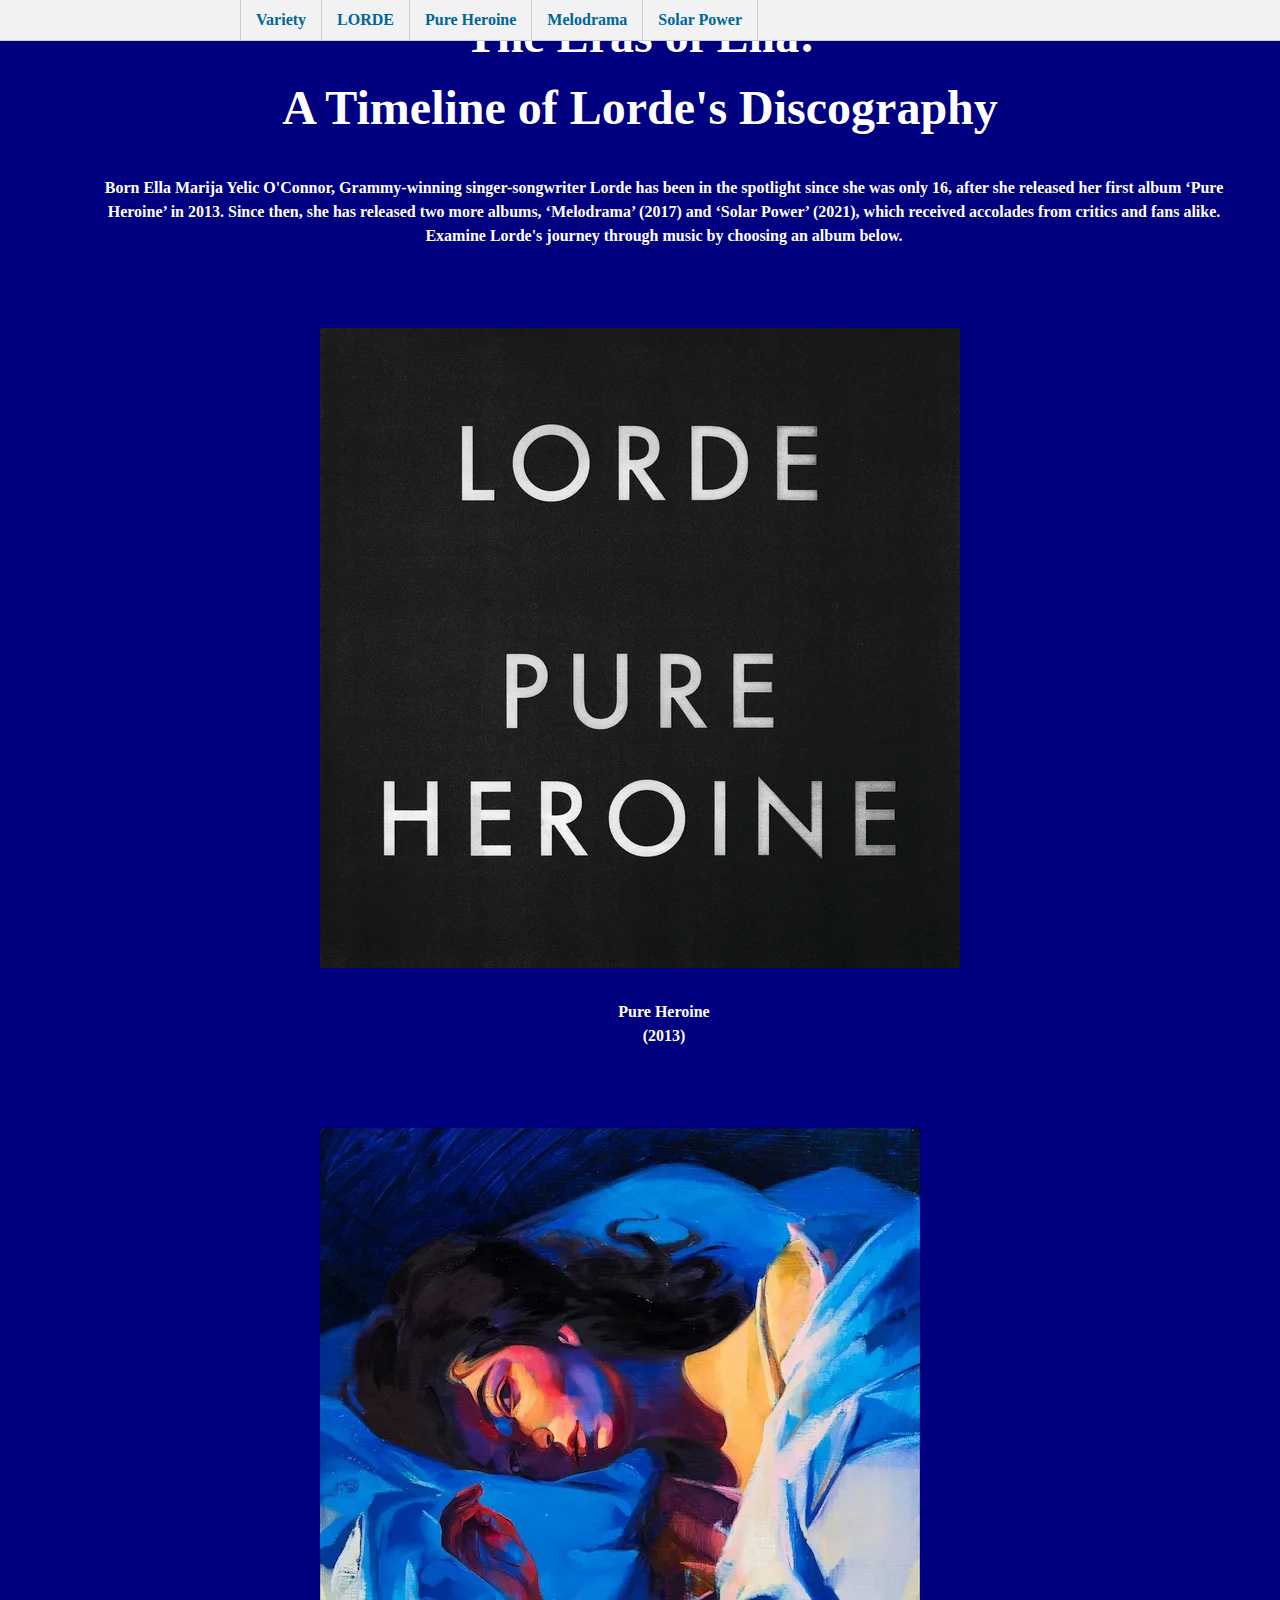
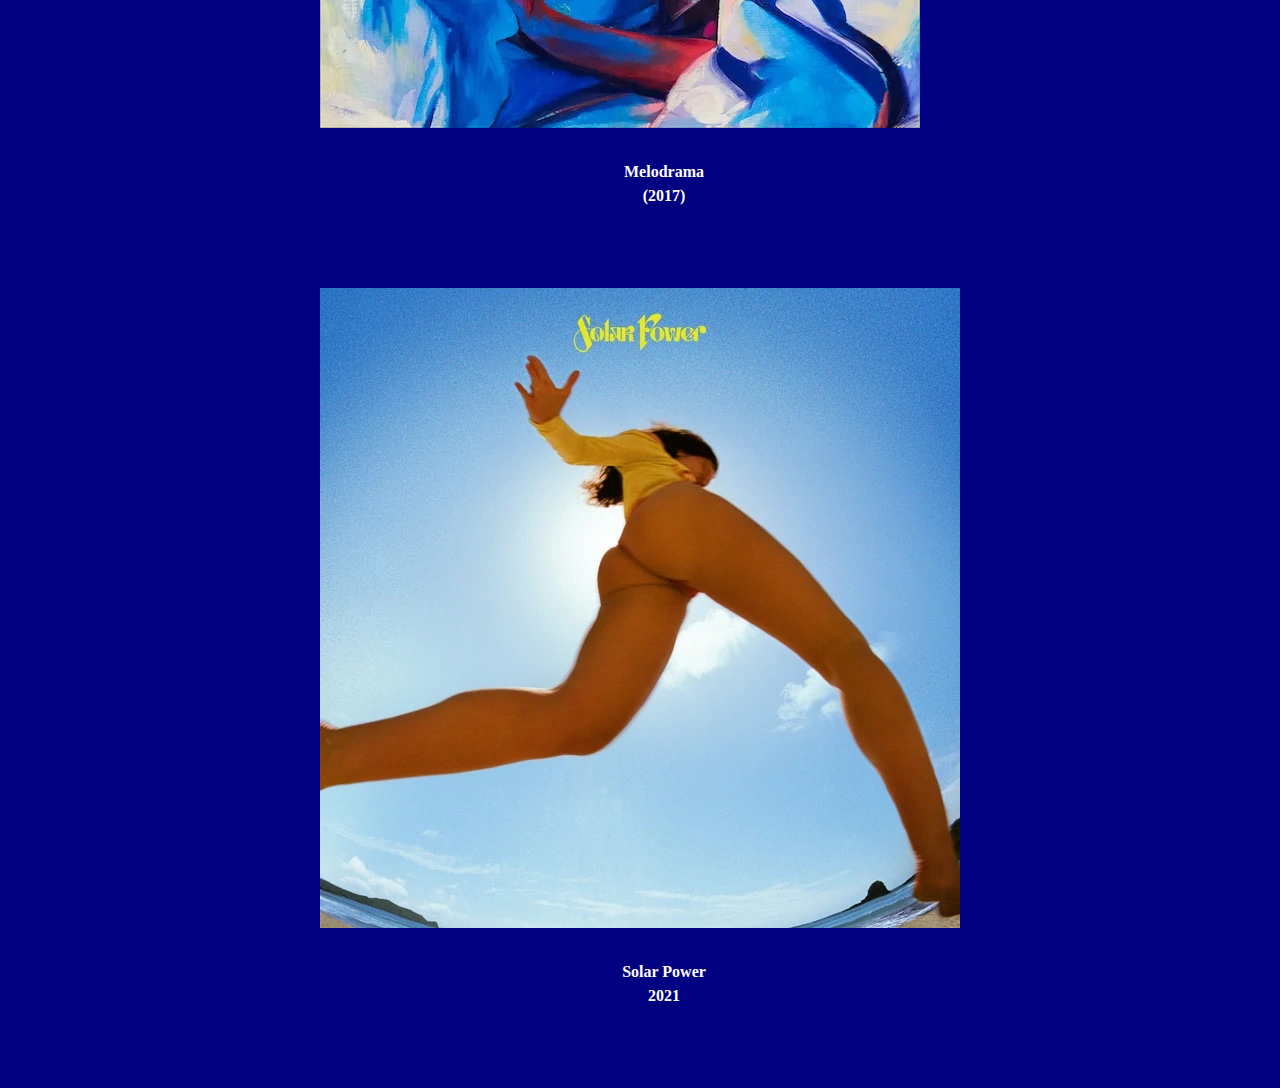
==== src/index.html @ 2053f8d8 "fix nav bar" ====
<!DOCTYPE html>
<html lang="en">
  <head>
    <meta charset="UTF-8" />
    <meta http-equiv="X-UA-Compatible" content="IE=edge" />
    <meta name="viewport" content="width=device-width, initial-scale=1.0" />
    <link rel="stylesheet" href="./css/reset.css" />
    <link rel="stylesheet" href="./css/main.css" />
    <script src="./js/main.js" defer></script>
    <title>Eras of Ella</title>
  </head>
  <body style= "background-color: navy;"></body>
  <div id="nav">
    <ul>
    <li> <a href="variety.com">Variety</a></li>
    <li><a href="#">LORDE</a></li>
    <li><a href="/PHeroine.html">Pure Heroine</a></li>
    <li><a href="/Melodrama.html">Melodrama</a></li>
    <li><a href="/src/SPower.html">Solar Power</a></li>
  </ul>
</div>

  <h1>The Eras of Ella: <br>
    A Timeline of Lorde's Discography</h1>
  <h2>Born Ella Marija Yelic O'Connor, Grammy-winning singer-songwriter Lorde has been in the spotlight since she was only 16, after she released her first album ‘Pure Heroine’ in 2013. Since then, she has released two more albums, ‘Melodrama’ (2017) and ‘Solar Power’ (2021), which received accolades from critics and fans alike. 
    Examine Lorde's journey through music by choosing an album below. </h2>
    <section class="grid">
    <div class="card"> 
      <img src="/images/Lorde_Pure_Heroine.jpg" alt="Pure Heroine Album Cover">
      <h2>Pure Heroine <br> (2013)</h2>
    </div>
    <div class="card">
      <img src="/images/melodrama.jpg" alt="Melodrama Album Cover">
      <h2>Melodrama <br> (2017)</h2>
    </div>
    <div class="card">
      <img src="/images/Solar_Power.jpg" alt="Solar Power Album Cover">
      <h2>Solar Power <br>2021</h2>
    </div>
  </section>
  </body>
</html>
---- src/css/main.css ----
/* Decent Defaults */

@media screen {
}
* {
  font-family: futura;
}

img {
  size: 50%;
  margin: 0 25px 0 25px;
}
video {
  width: 100%;
  height: auto;
}

h1 {
  text-align: center;
  font-size: 3rem;
  color: white;
  margin-inline: 2.5rem;
}
h2 {
  text-align: center;
  color: white;
  font-size: 1rem;
  margin: 2rem 2rem 5rem 5rem;
}
p {
  text-align: left;
  color: white;
  padding: 0 25px 10px 25px;
  max-width: 175ch;
}
.grid {
  display: grid;
  justify-content: center;
}
#nav {
  width: 100%;
  float: left;
  margin: 0 0 1em 0;
  padding: 0;
  background-color: #f2f2f2;
  border-bottom: 1px solid #ccc;
  position: fixed;
}
#nav ul {
  list-style: none;
  width: 800px;
  margin: 0 auto;
  padding: 0;
}
#nav li {
  float: left;
}
#nav li a {
  display: block;
  padding: 8px 15px;
  text-decoration: none;
  font-weight: bold;
  color: #069;
  border-right: 1px solid #ccc;
}
#nav li:first-child a {
  border-left: 1px solid #ccc;
}
#nav li a:hover {
  color: #c00;
  background-color: #fff;
}
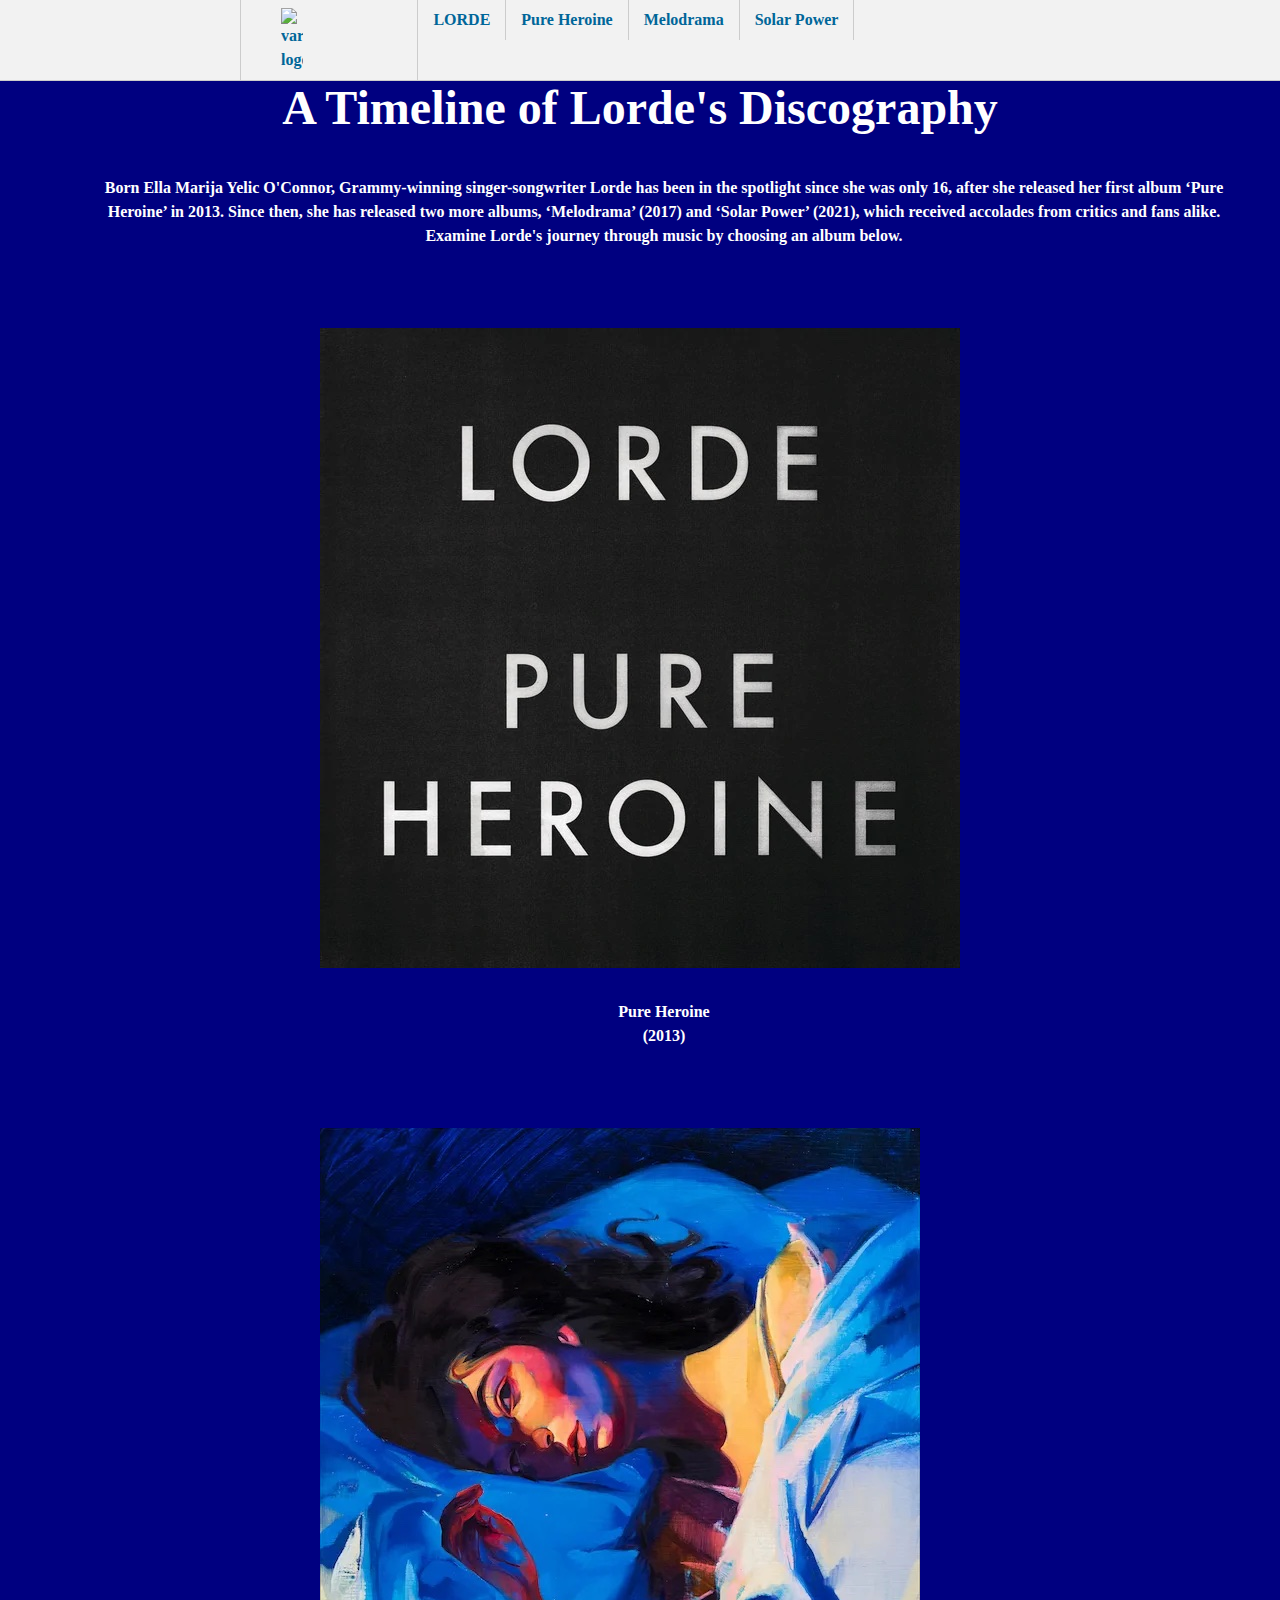
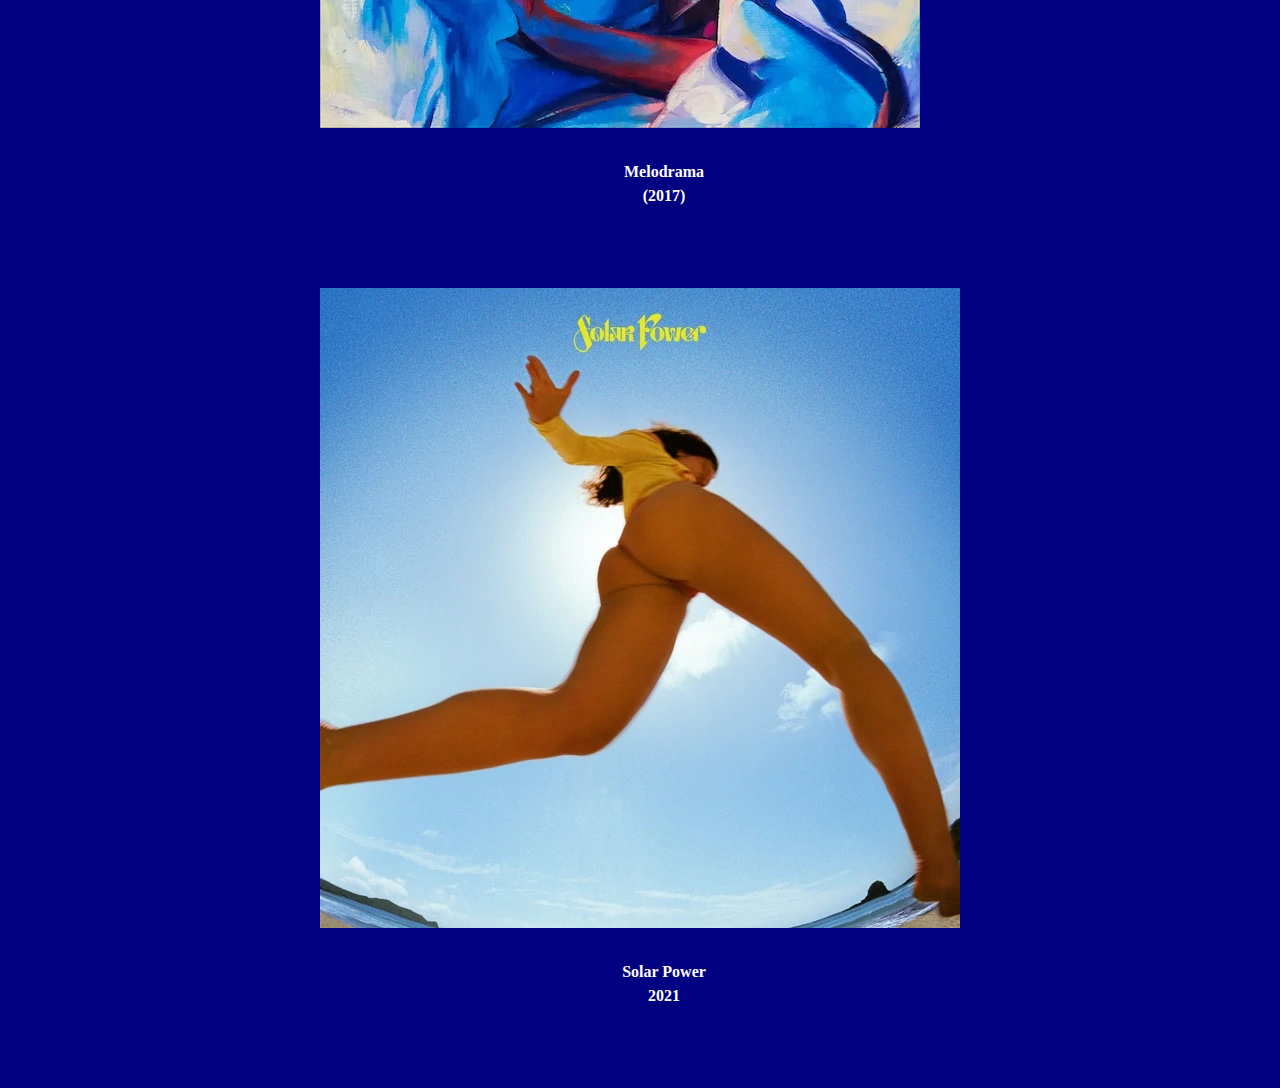
==== commit 956e4846: "navbar changes" ====
--- a/src/index.html
+++ b/src/index.html
@@ -12,11 +12,11 @@
   <body style= "background-color: navy;"></body>
   <div id="nav">
     <ul>
-    <li> <a href="variety.com">Variety</a></li>
+    <li> <a href="https://variety.com"> <img src="/images/varietylogo.png" alt="variety logo" style="width:15%;height:15%;"></a></li>
     <li><a href="#">LORDE</a></li>
     <li><a href="/PHeroine.html">Pure Heroine</a></li>
     <li><a href="/Melodrama.html">Melodrama</a></li>
-    <li><a href="/src/SPower.html">Solar Power</a></li>
+    <li><a href="/SPower.html">Solar Power</a></li>
   </ul>
 </div>
 
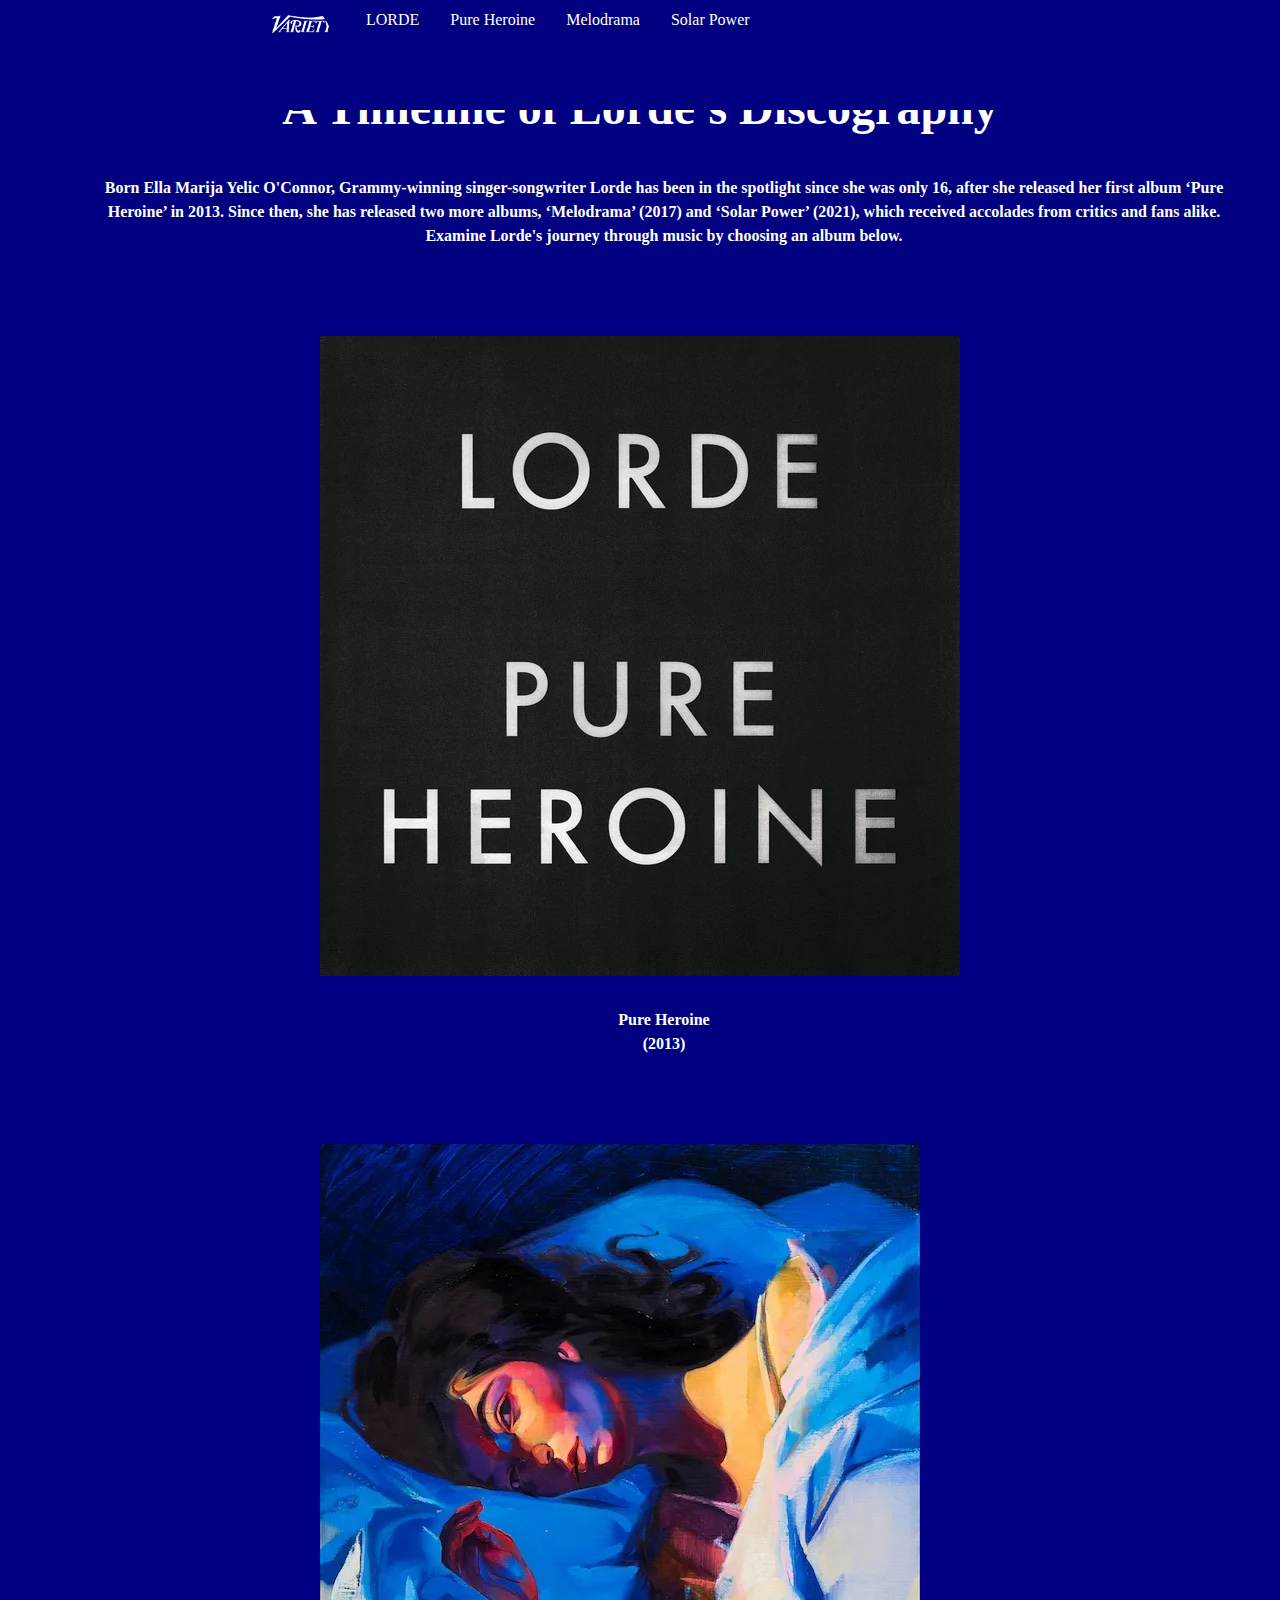
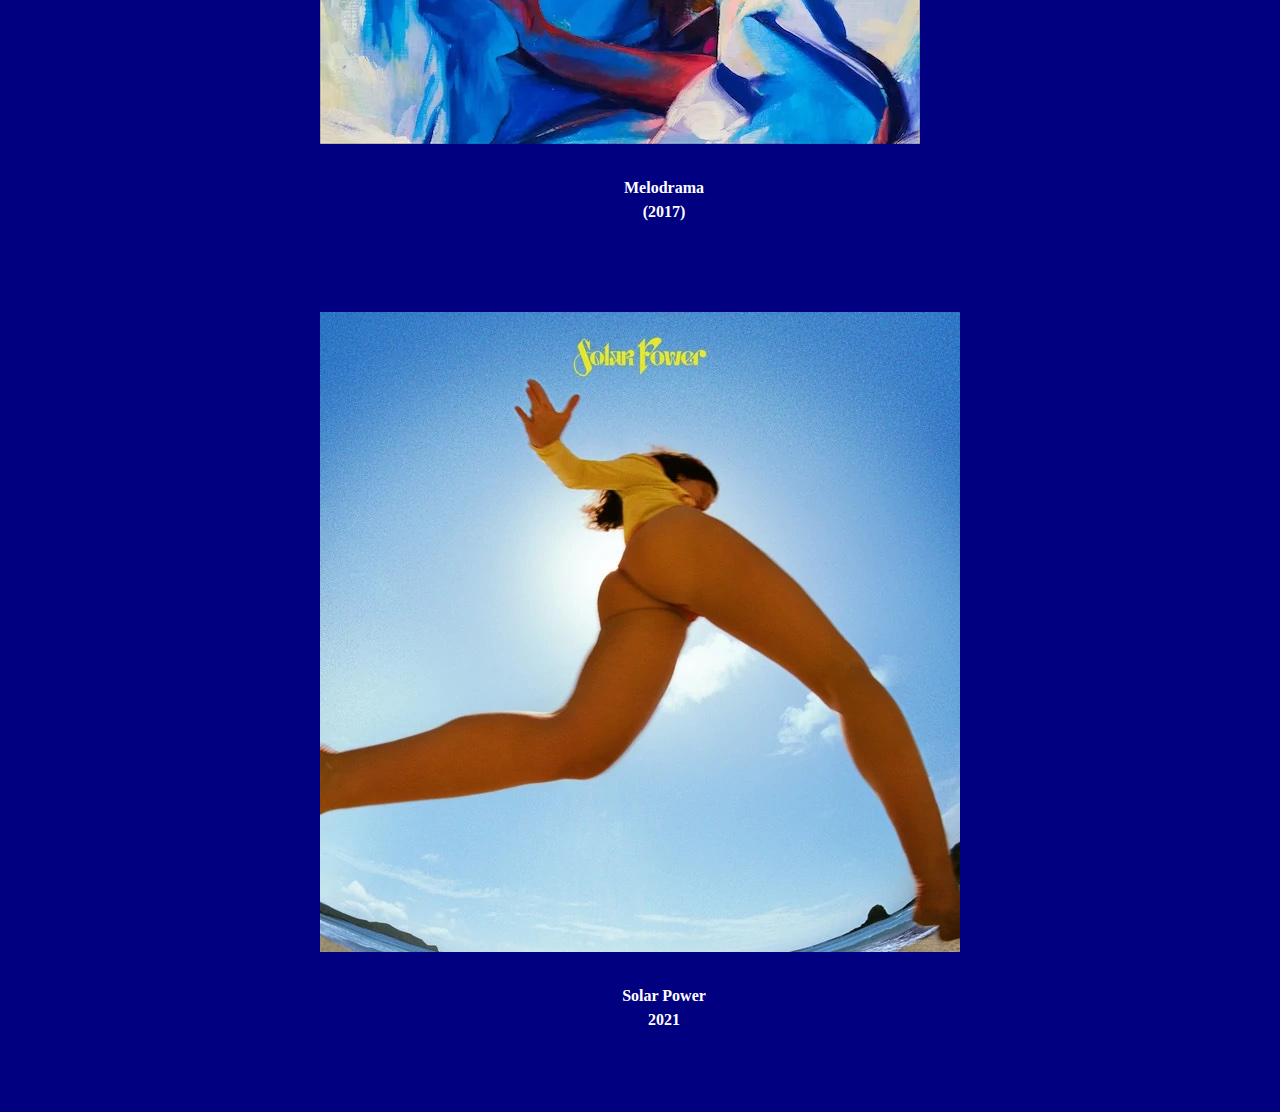
==== commit 637eaa50: "edit" ====
--- a/src/index.html
+++ b/src/index.html
@@ -12,8 +12,12 @@
   <body style= "background-color: navy;"></body>
   <div id="nav">
     <ul>
-    <li> <a href="https://variety.com"> <img src="/images/varietylogo.png" alt="variety logo" style="width:15%;height:15%;"></a></li>
-    <li><a href="#">LORDE</a></li>
+    <li> <a class="navbar-brand" href="https://variety.com">
+      <div class="logo-image">
+            <img src="/images/varietylogo.png" class="img-fluid">
+      </div>
+</a></li>
+    <li><a href="/index.html">LORDE</a></li>
     <li><a href="/PHeroine.html">Pure Heroine</a></li>
     <li><a href="/Melodrama.html">Melodrama</a></li>
     <li><a href="/SPower.html">Solar Power</a></li>
--- a/src/css/main.css
+++ b/src/css/main.css
@@ -8,7 +8,7 @@
 
 img {
   size: 50%;
-  margin: 0 25px 0 25px;
+  margin: 0.5rem;
 }
 video {
   width: 100%;
@@ -42,8 +42,7 @@
   float: left;
   margin: 0 0 1em 0;
   padding: 0;
-  background-color: #f2f2f2;
-  border-bottom: 1px solid #ccc;
+  background-color: navy;
   position: fixed;
 }
 #nav ul {
@@ -54,19 +53,28 @@
 }
 #nav li {
   float: left;
+  justify-content: center;
 }
 #nav li a {
   display: block;
   padding: 8px 15px;
   text-decoration: none;
-  font-weight: bold;
-  color: #069;
-  border-right: 1px solid #ccc;
-}
-#nav li:first-child a {
-  border-left: 1px solid #ccc;
+  color: white;
+  border-right: 1px solid navy;
 }
 #nav li a:hover {
-  color: #c00;
-  background-color: #fff;
+  color: yellow;
+  background-color: navy;
 }
+
+ol {
+  margin: 1rem;
+  color: white;
+}
+.logo-image {
+  width: 80px;
+  height: 100px;
+  border-radius: 50%;
+  overflow: hidden;
+  margin-top: -6px;
+}
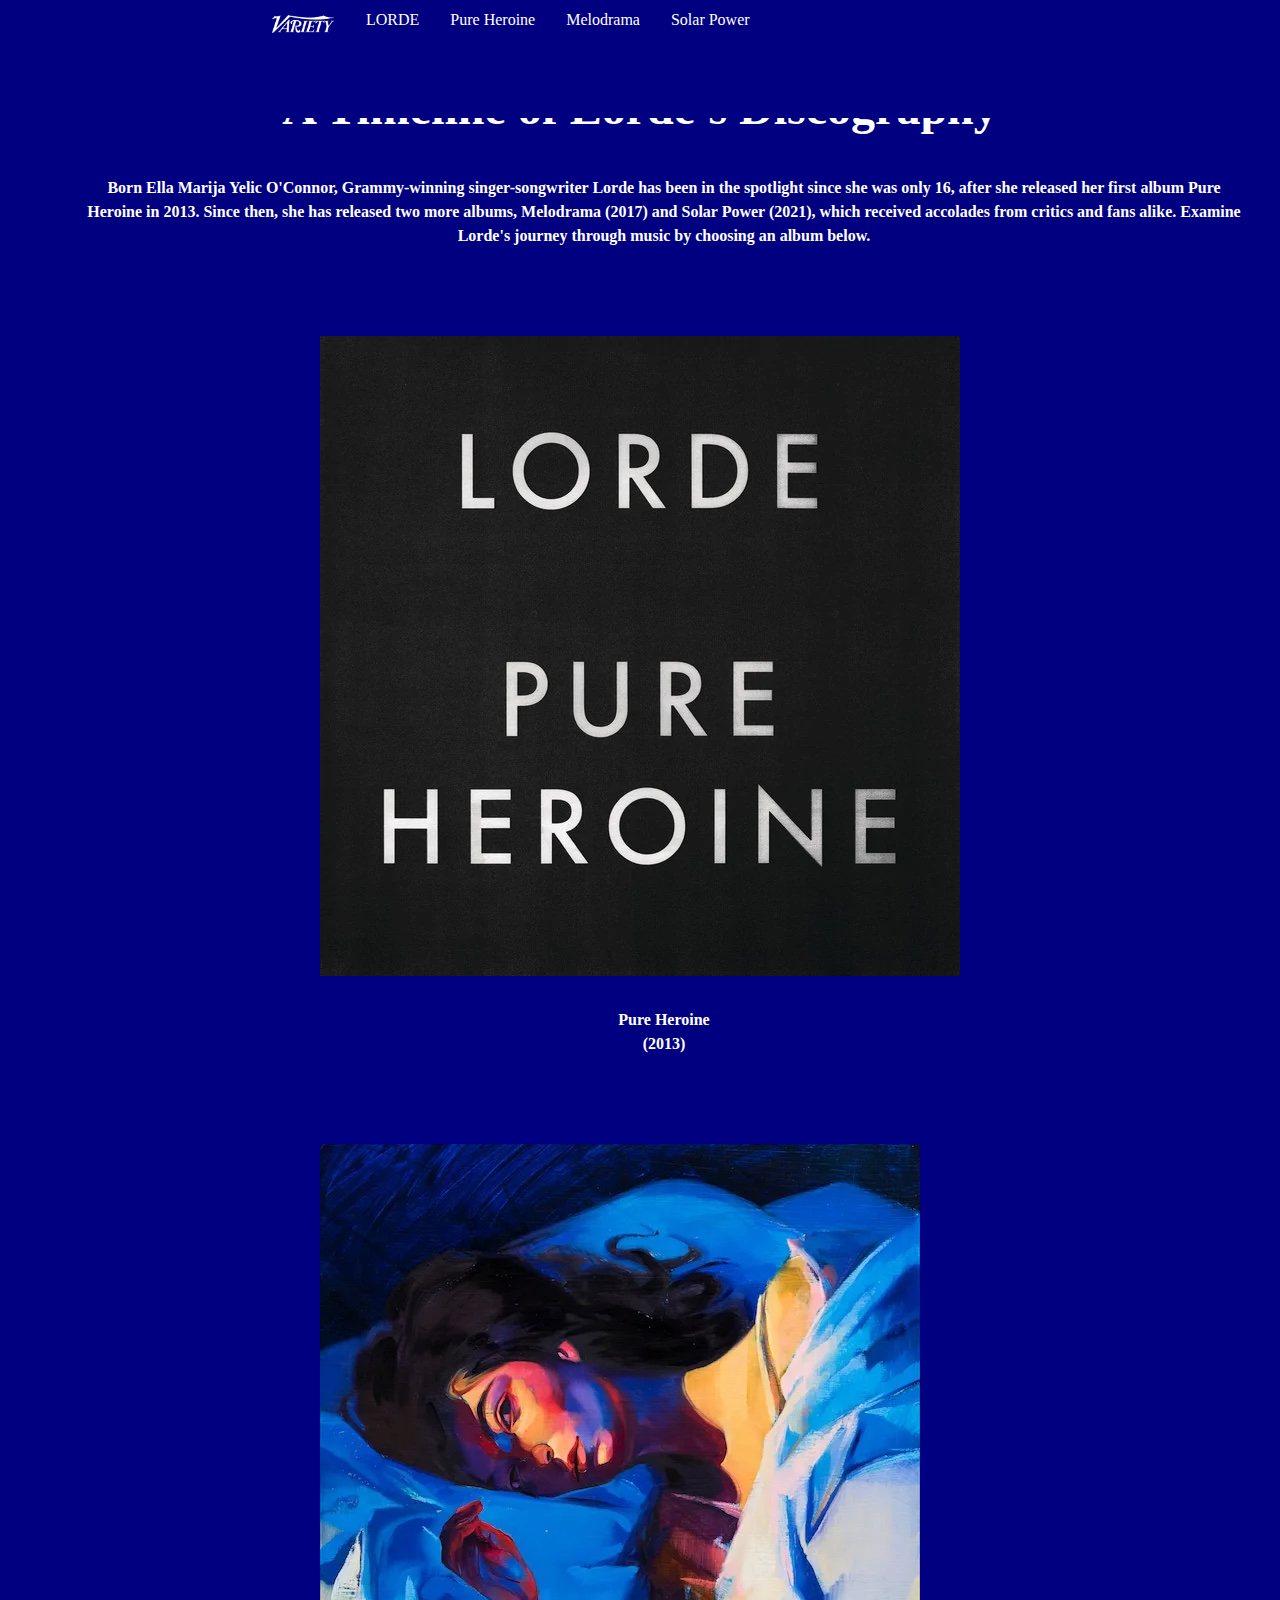
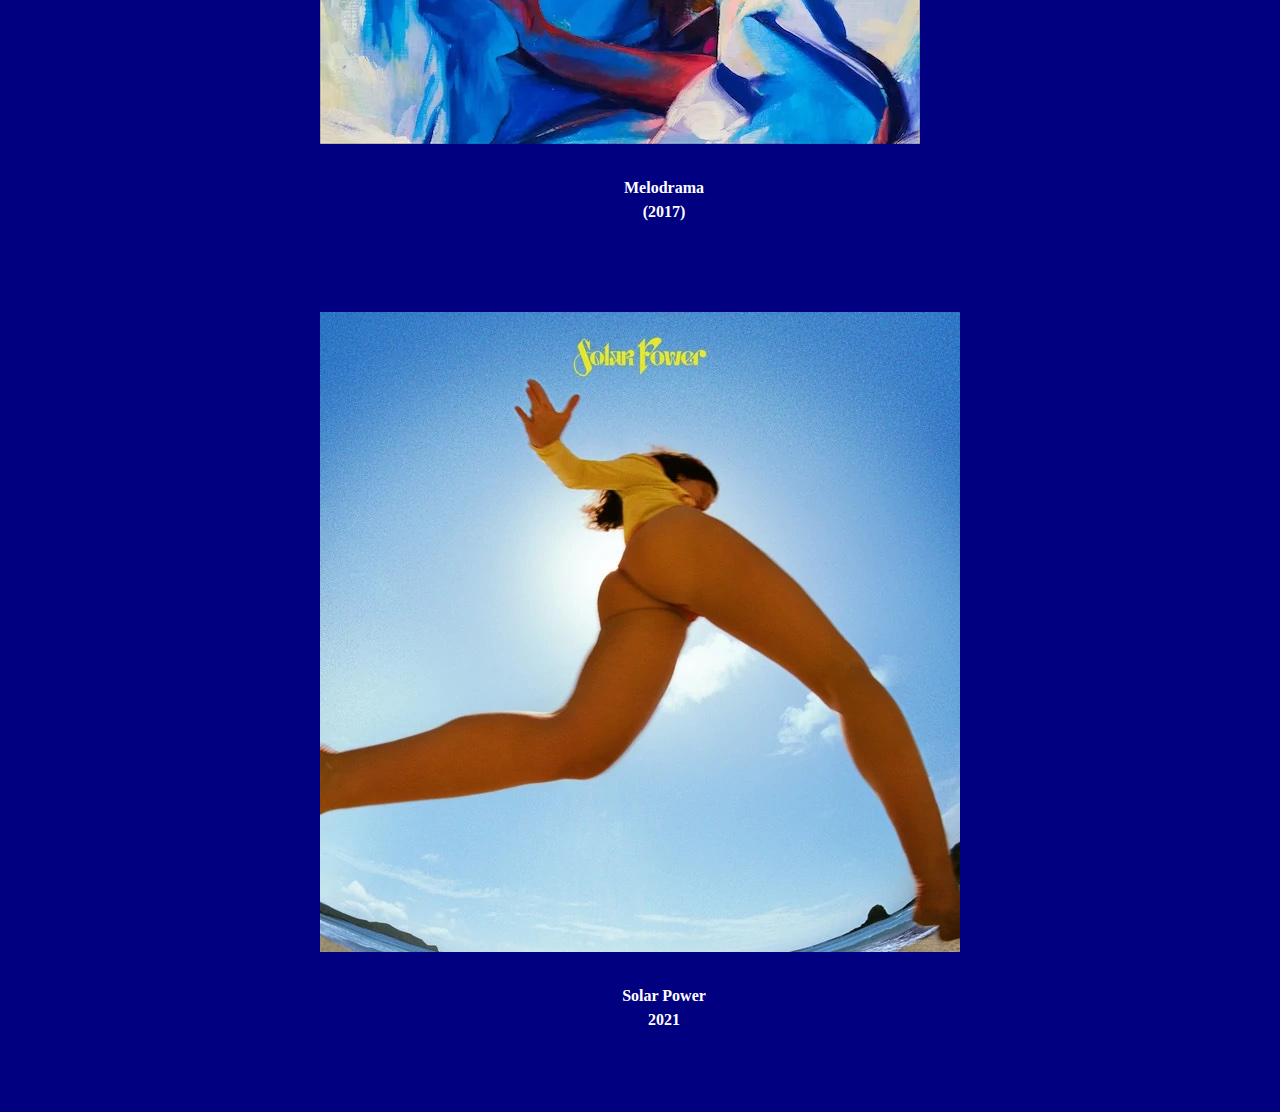
==== commit 0c464512: "add iframes + css" ====
--- a/src/index.html
+++ b/src/index.html
@@ -9,38 +9,57 @@
     <script src="./js/main.js" defer></script>
     <title>Eras of Ella</title>
   </head>
-  <body style= "background-color: navy;"></body>
-  <div id="nav">
-    <ul>
-    <li> <a class="navbar-brand" href="https://variety.com">
-      <div class="logo-image">
-            <img src="/images/varietylogo.png" class="img-fluid">
+  <body style="background-color: navy">
+    <div id="nav">
+      <ul>
+        <li>
+          <a class="navbar-brand" href="https://variety.com">
+            <div class="logo-image">
+              <img src="/images/varietylogo.png" class="img-fluid" />
+            </div>
+          </a>
+        </li>
+        <li><a href="/index.html">LORDE</a></li>
+        <li><a href="/PHeroine.html">Pure Heroine</a></li>
+        <li><a href="/Melodrama.html">Melodrama</a></li>
+        <li><a href="/SPower.html">Solar Power</a></li>
+      </ul>
+    </div>
+
+    <h1>
+      The Eras of Ella: <br />
+      A Timeline of Lorde's Discography
+    </h1>
+    <h2>
+      Born Ella Marija Yelic O'Connor, Grammy-winning singer-songwriter Lorde
+      has been in the spotlight since she was only 16, after she released her
+      first album Pure Heroine in 2013. Since then, she has released two more
+      albums, Melodrama (2017) and Solar Power (2021), which received accolades
+      from critics and fans alike. Examine Lorde's journey through music by
+      choosing an album below.
+    </h2>
+    <section class="grid">
+      <div class="card">
+        <img
+          src="/images/Lorde_Pure_Heroine.jpg"
+          alt="Pure Heroine Album Cover"
+        />
+        <h2>
+          Pure Heroine <br />
+          (2013)
+        </h2>
       </div>
-</a></li>
-    <li><a href="/index.html">LORDE</a></li>
-    <li><a href="/PHeroine.html">Pure Heroine</a></li>
-    <li><a href="/Melodrama.html">Melodrama</a></li>
-    <li><a href="/SPower.html">Solar Power</a></li>
-  </ul>
-</div>
-
-  <h1>The Eras of Ella: <br>
-    A Timeline of Lorde's Discography</h1>
-  <h2>Born Ella Marija Yelic O'Connor, Grammy-winning singer-songwriter Lorde has been in the spotlight since she was only 16, after she released her first album ‘Pure Heroine’ in 2013. Since then, she has released two more albums, ‘Melodrama’ (2017) and ‘Solar Power’ (2021), which received accolades from critics and fans alike. 
-    Examine Lorde's journey through music by choosing an album below. </h2>
-    <section class="grid">
-    <div class="card"> 
-      <img src="/images/Lorde_Pure_Heroine.jpg" alt="Pure Heroine Album Cover">
-      <h2>Pure Heroine <br> (2013)</h2>
-    </div>
-    <div class="card">
-      <img src="/images/melodrama.jpg" alt="Melodrama Album Cover">
-      <h2>Melodrama <br> (2017)</h2>
-    </div>
-    <div class="card">
-      <img src="/images/Solar_Power.jpg" alt="Solar Power Album Cover">
-      <h2>Solar Power <br>2021</h2>
-    </div>
-  </section>
+      <div class="card">
+        <img src="/images/melodrama.jpg" alt="Melodrama Album Cover" />
+        <h2>
+          Melodrama <br />
+          (2017)
+        </h2>
+      </div>
+      <div class="card">
+        <img src="/images/Solar_Power.jpg" alt="Solar Power Album Cover" />
+        <h2>Solar Power <br />2021</h2>
+      </div>
+    </section>
   </body>
 </html>
--- a/src/css/main.css
+++ b/src/css/main.css
@@ -70,11 +70,17 @@
 ol {
   margin: 1rem;
   color: white;
+  max-width: 50ch;
 }
 .logo-image {
   width: 80px;
   height: 100px;
   border-radius: 50%;
-  overflow: hidden;
   margin-top: -6px;
 }
+iframe.youtube {
+  width: 100%;
+  aspect-ratio: 16/9;
+  max-width: 30rem;
+  margin: 0 25px;
+}
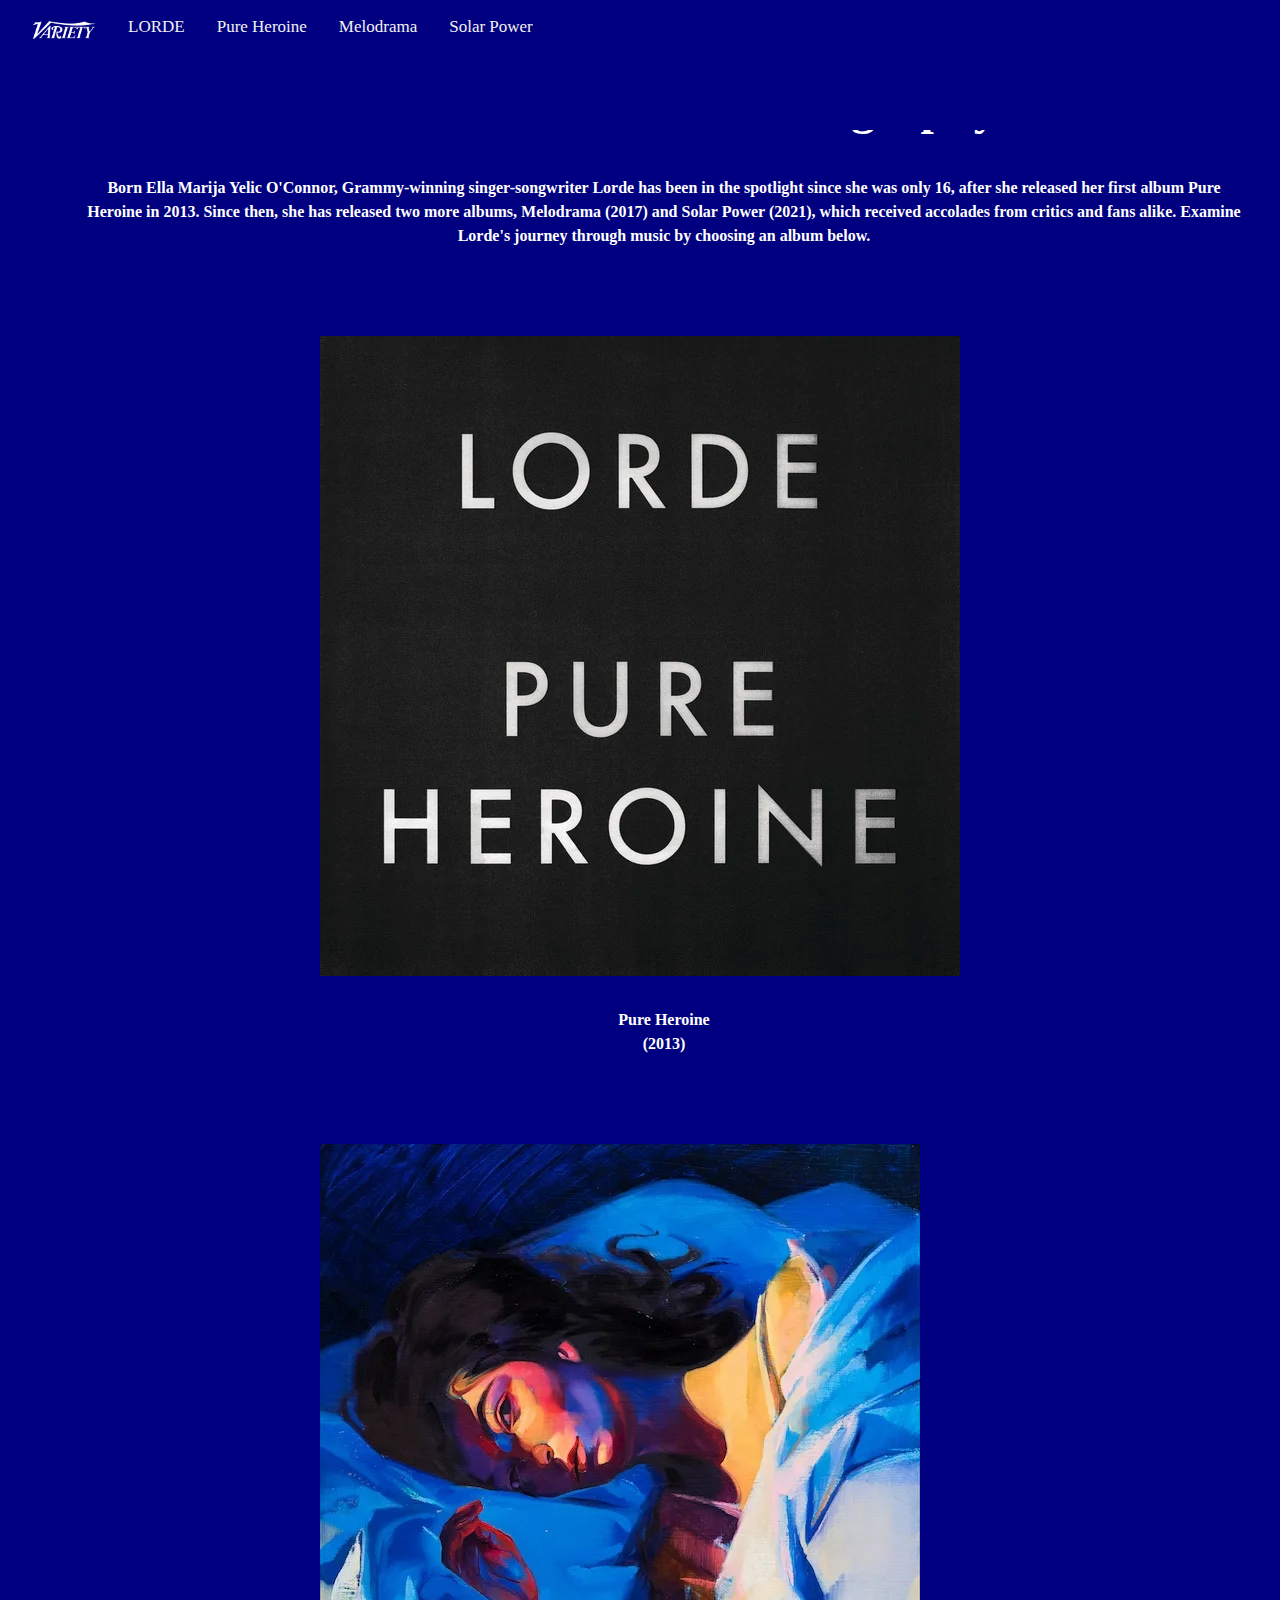
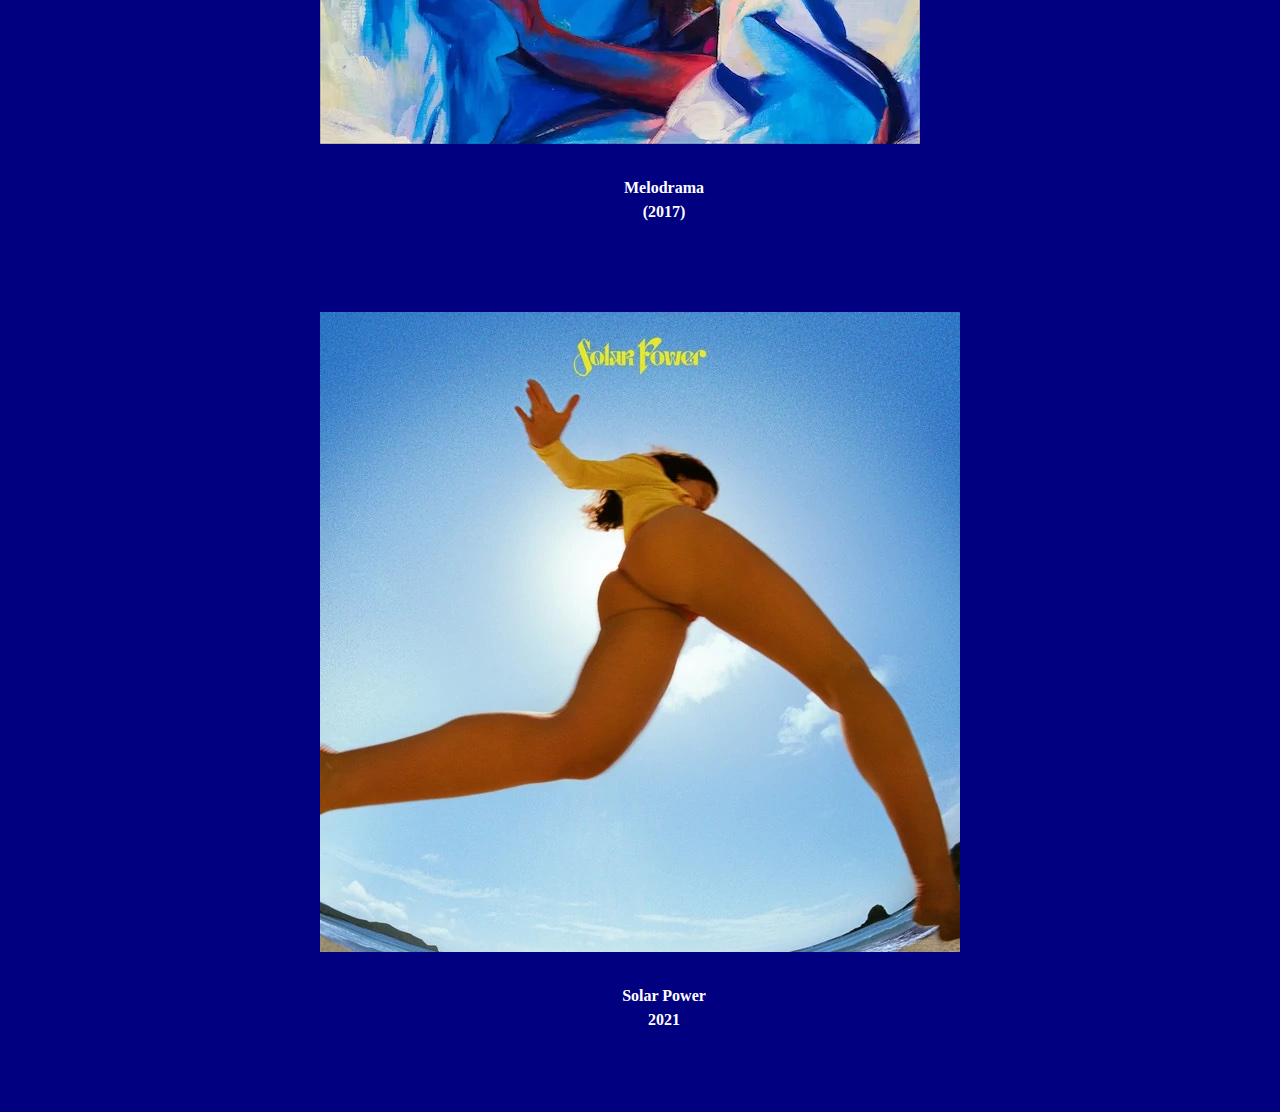
==== commit ec127fa3: "nav bar edit" ====
--- a/src/index.html
+++ b/src/index.html
@@ -10,20 +10,16 @@
     <title>Eras of Ella</title>
   </head>
   <body style="background-color: navy">
-    <div id="nav">
-      <ul>
-        <li>
+    <div class="nav">
           <a class="navbar-brand" href="https://variety.com">
             <div class="logo-image">
               <img src="/images/varietylogo.png" class="img-fluid" />
             </div>
           </a>
-        </li>
-        <li><a href="/index.html">LORDE</a></li>
-        <li><a href="/PHeroine.html">Pure Heroine</a></li>
-        <li><a href="/Melodrama.html">Melodrama</a></li>
-        <li><a href="/SPower.html">Solar Power</a></li>
-      </ul>
+          <a href="/index.html">LORDE</a>
+        <a href="/PHeroine.html">Pure Heroine</a>
+        <a href="/Melodrama.html">Melodrama</a>
+        <a href="/SPower.html">Solar Power</a>
     </div>
 
     <h1>
--- a/src/css/main.css
+++ b/src/css/main.css
@@ -37,34 +37,25 @@
   display: grid;
   justify-content: center;
 }
-#nav {
+.nav {
   width: 100%;
   float: left;
   margin: 0 0 1em 0;
   padding: 0;
   background-color: navy;
   position: fixed;
+  overflow: hidden;
 }
-#nav ul {
-  list-style: none;
-  width: 800px;
-  margin: 0 auto;
-  padding: 0;
+.nav a {
+  float: left;
+  color: #f2f2f2;
+  text-align: center;
+  padding: 14px 16px;
+  text-decoration: none;
+  font-size: 17px;
 }
-#nav li {
-  float: left;
-  justify-content: center;
-}
-#nav li a {
-  display: block;
-  padding: 8px 15px;
-  text-decoration: none;
-  color: white;
-  border-right: 1px solid navy;
-}
-#nav li a:hover {
+.nav a:hover {
   color: yellow;
-  background-color: navy;
 }
 
 ol {
@@ -80,7 +71,7 @@
 }
 iframe.youtube {
   width: 100%;
-  aspect-ratio: 16/9;
+  aspect-ratio: 4/3;
   max-width: 30rem;
   margin: 0 25px;
 }
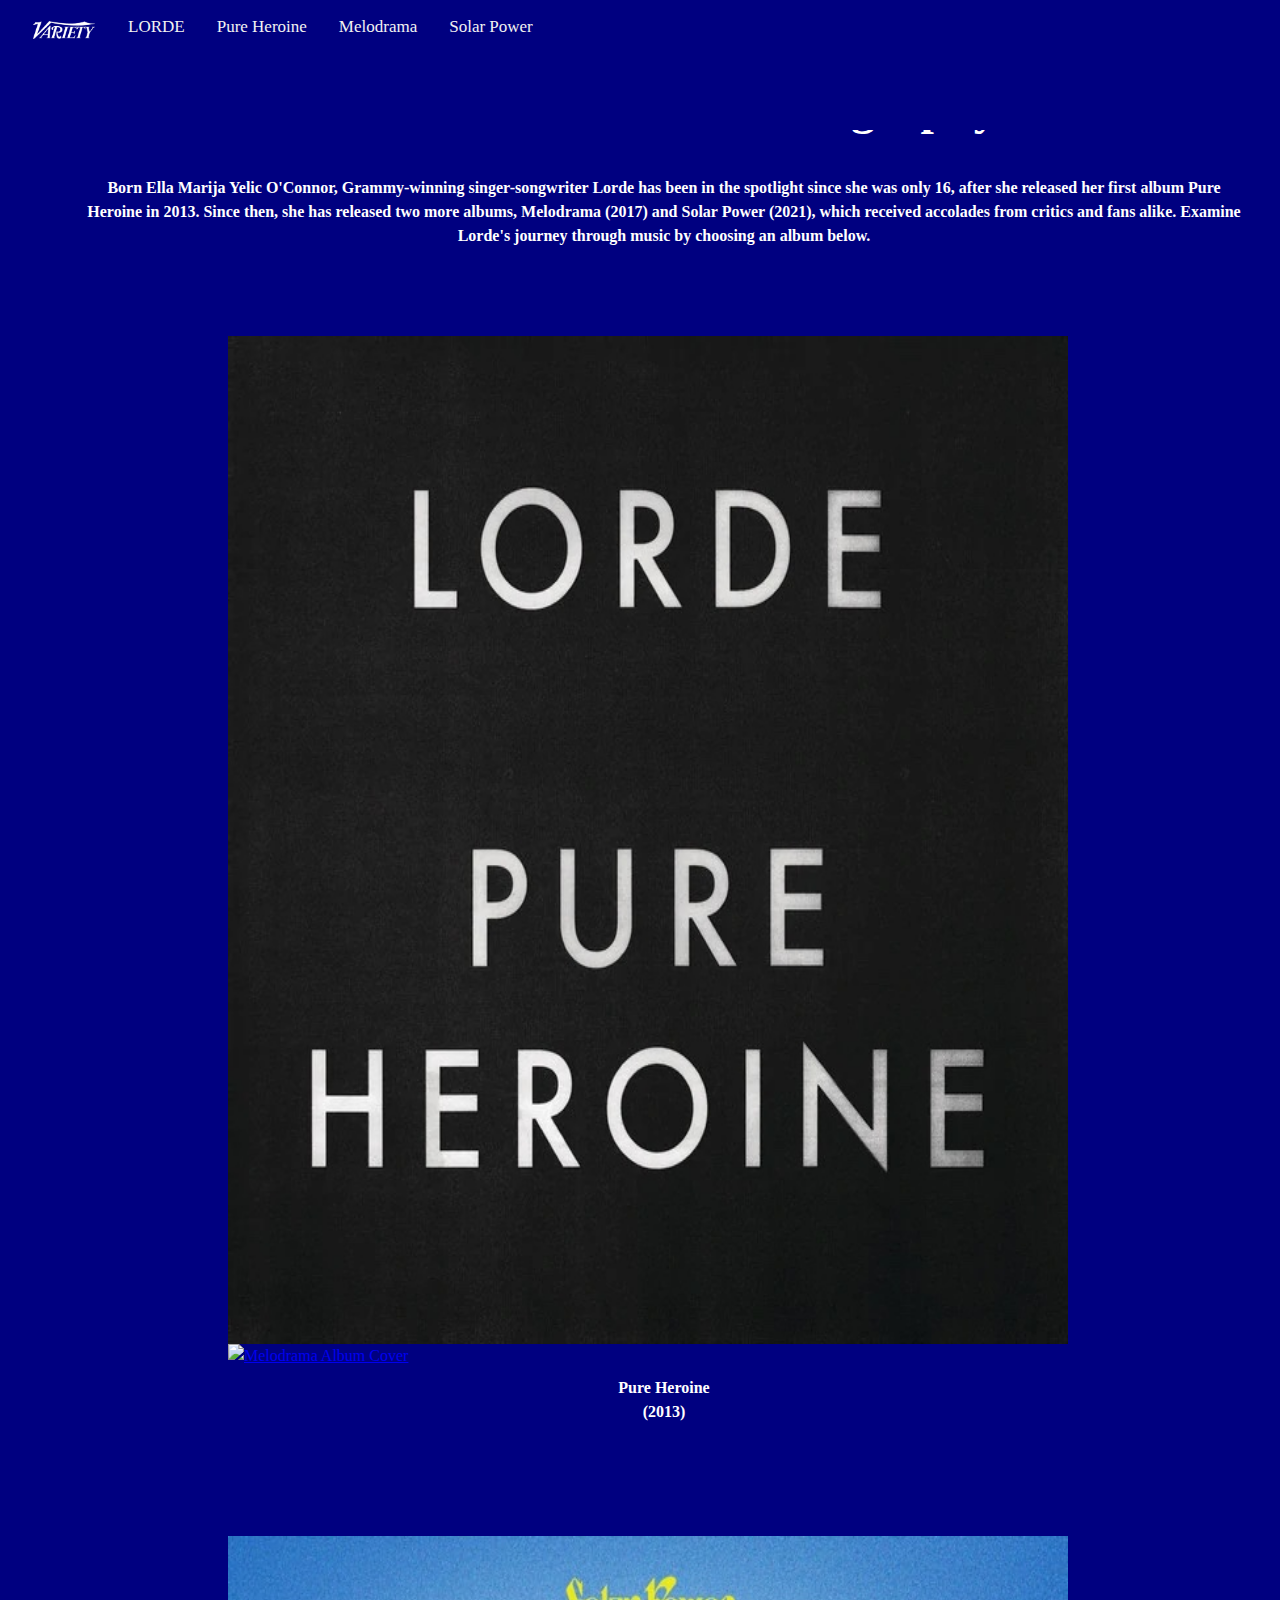
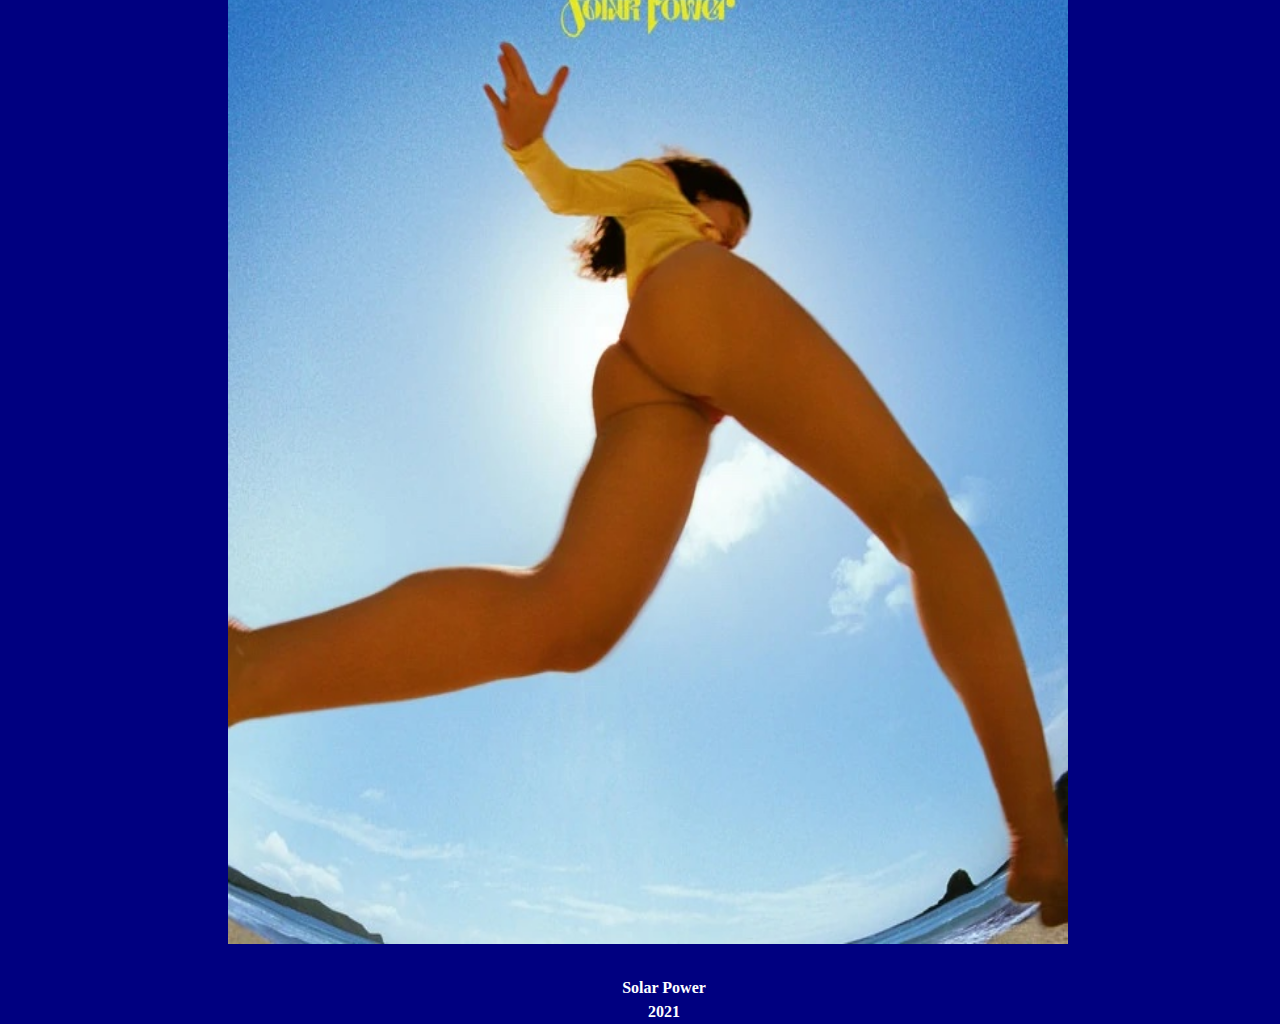
==== commit 586ebfdd: "change format of tracklist and video" ====
--- a/src/index.html
+++ b/src/index.html
@@ -11,15 +11,15 @@
   </head>
   <body style="background-color: navy">
     <div class="nav">
-          <a class="navbar-brand" href="https://variety.com">
-            <div class="logo-image">
-              <img src="/images/varietylogo.png" class="img-fluid" />
-            </div>
-          </a>
-          <a href="/index.html">LORDE</a>
-        <a href="/PHeroine.html">Pure Heroine</a>
-        <a href="/Melodrama.html">Melodrama</a>
-        <a href="/SPower.html">Solar Power</a>
+      <a class="navbar-brand" href="https://variety.com">
+        <div class="logo-image">
+          <img src="/images/varietylogo.png" class="img-fluid" />
+        </div>
+      </a>
+      <a href="/index.html">LORDE</a>
+      <a href="/PHeroine.html">Pure Heroine</a>
+      <a href="/Melodrama.html">Melodrama</a>
+      <a href="/SPower.html">Solar Power</a>
     </div>
 
     <h1>
@@ -36,24 +36,36 @@
     </h2>
     <section class="grid">
       <div class="card">
-        <img
-          src="/images/Lorde_Pure_Heroine.jpg"
-          alt="Pure Heroine Album Cover"
-        />
+        <a href="/PHeroine.html"
+          ><img
+            src="/images/Lorde_Pure_Heroine.jpg"
+            alt="Pure Heroine Album Cover"
+            style="width: 100%; height: 100%"
+        /></a>
         <h2>
           Pure Heroine <br />
           (2013)
         </h2>
       </div>
       <div class="card">
-        <img src="/images/melodrama.jpg" alt="Melodrama Album Cover" />
+        <a href="/Melodrama.html"
+          ><img
+            src="/images/Melodrama.jpg"
+            alt="Melodrama Album Cover"
+            style="width: 100%; height: 100%"
+        /></a>
         <h2>
           Melodrama <br />
           (2017)
         </h2>
       </div>
       <div class="card">
-        <img src="/images/Solar_Power.jpg" alt="Solar Power Album Cover" />
+        <a href="/SPower.html"
+          ><img
+            src="/images/Solar_Power.jpg"
+            alt="Solar Power Album Cover"
+            style="width: 100%; height: 100%"
+        /></a>
         <h2>Solar Power <br />2021</h2>
       </div>
     </section>
--- a/src/css/main.css
+++ b/src/css/main.css
@@ -71,7 +71,21 @@
 }
 iframe.youtube {
   width: 100%;
-  aspect-ratio: 4/3;
+  height: 150%;
+  aspect-ratio: 16/9;
   max-width: 30rem;
   margin: 0 25px;
 }
+button {
+  width: 10rem;
+  height: 3rem;
+  background-color: transparent;
+  color: white;
+  border: 0.1rem solid white;
+  font-size: 1.5rem;
+  border-radius: 10px;
+  margin: 1rem 1rem;
+}
+button:hover {
+  color: yellow;
+}
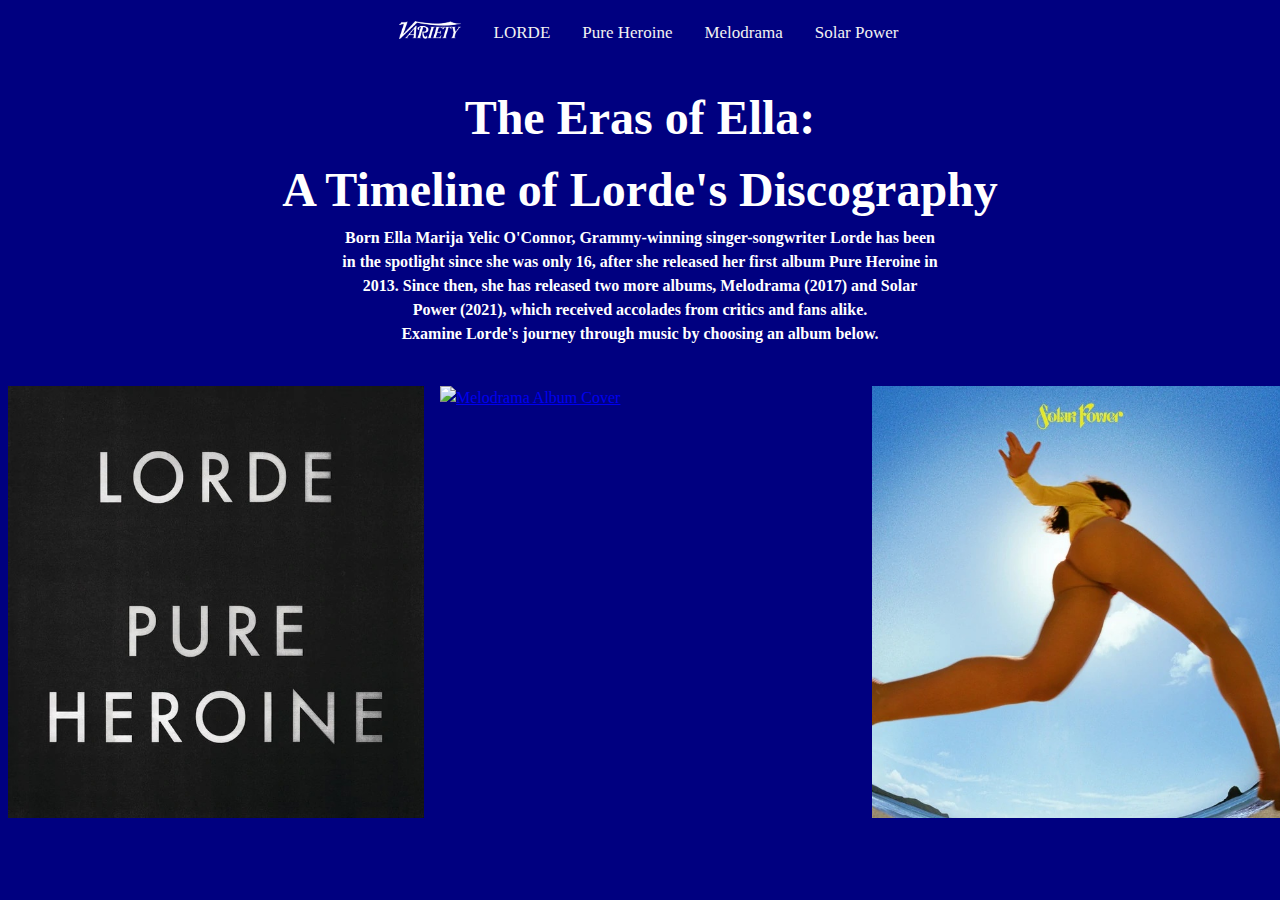
==== commit 043a8ff9: "grid adjustments" ====
--- a/src/index.html
+++ b/src/index.html
@@ -31,43 +31,34 @@
       has been in the spotlight since she was only 16, after she released her
       first album Pure Heroine in 2013. Since then, she has released two more
       albums, Melodrama (2017) and Solar Power (2021), which received accolades
-      from critics and fans alike. Examine Lorde's journey through music by
-      choosing an album below.
+      from critics and fans alike. <br />
+      Examine Lorde's journey through music by choosing an album below.
     </h2>
-    <section class="grid">
-      <div class="card">
+    <div class="grid">
+      <div class="item">
         <a href="/PHeroine.html"
           ><img
             src="/images/Lorde_Pure_Heroine.jpg"
             alt="Pure Heroine Album Cover"
             style="width: 100%; height: 100%"
         /></a>
-        <h2>
-          Pure Heroine <br />
-          (2013)
-        </h2>
       </div>
-      <div class="card">
+      <div class="item">
         <a href="/Melodrama.html"
           ><img
             src="/images/Melodrama.jpg"
             alt="Melodrama Album Cover"
             style="width: 100%; height: 100%"
         /></a>
-        <h2>
-          Melodrama <br />
-          (2017)
-        </h2>
       </div>
-      <div class="card">
+      <div class="item">
         <a href="/SPower.html"
           ><img
             src="/images/Solar_Power.jpg"
             alt="Solar Power Album Cover"
             style="width: 100%; height: 100%"
         /></a>
-        <h2>Solar Power <br />2021</h2>
       </div>
-    </section>
+    </div>
   </body>
 </html>
--- a/src/css/main.css
+++ b/src/css/main.css
@@ -7,7 +7,6 @@
 }
 
 img {
-  size: 50%;
   margin: 0.5rem;
 }
 video {
@@ -25,7 +24,8 @@
   text-align: center;
   color: white;
   font-size: 1rem;
-  margin: 2rem 2rem 5rem 5rem;
+  margin: 0 auto;
+  max-width: 75ch;
 }
 p {
   text-align: left;
@@ -35,19 +35,23 @@
 }
 .grid {
   display: grid;
-  justify-content: center;
+  grid-template-columns: 1fr 1fr 1fr;
+  grid-gap: 1rem;
+  padding: 2rem 0;
 }
 .nav {
   width: 100%;
-  float: left;
+  display: flex;
+  align-items: center;
+  justify-content: center;
   margin: 0 0 1em 0;
   padding: 0;
   background-color: navy;
-  position: fixed;
+  position: sticky;
+  top: 0;
   overflow: hidden;
 }
 .nav a {
-  float: left;
   color: #f2f2f2;
   text-align: center;
   padding: 14px 16px;
@@ -61,20 +65,18 @@
 ol {
   margin: 1rem;
   color: white;
-  max-width: 50ch;
+  max-width: 30ch;
 }
 .logo-image {
-  width: 80px;
-  height: 100px;
+  max-width: 5rem;
   border-radius: 50%;
   margin-top: -6px;
 }
 iframe.youtube {
   width: 100%;
-  height: 150%;
   aspect-ratio: 16/9;
   max-width: 30rem;
-  margin: 0 25px;
+  display: block;
 }
 button {
   width: 10rem;
